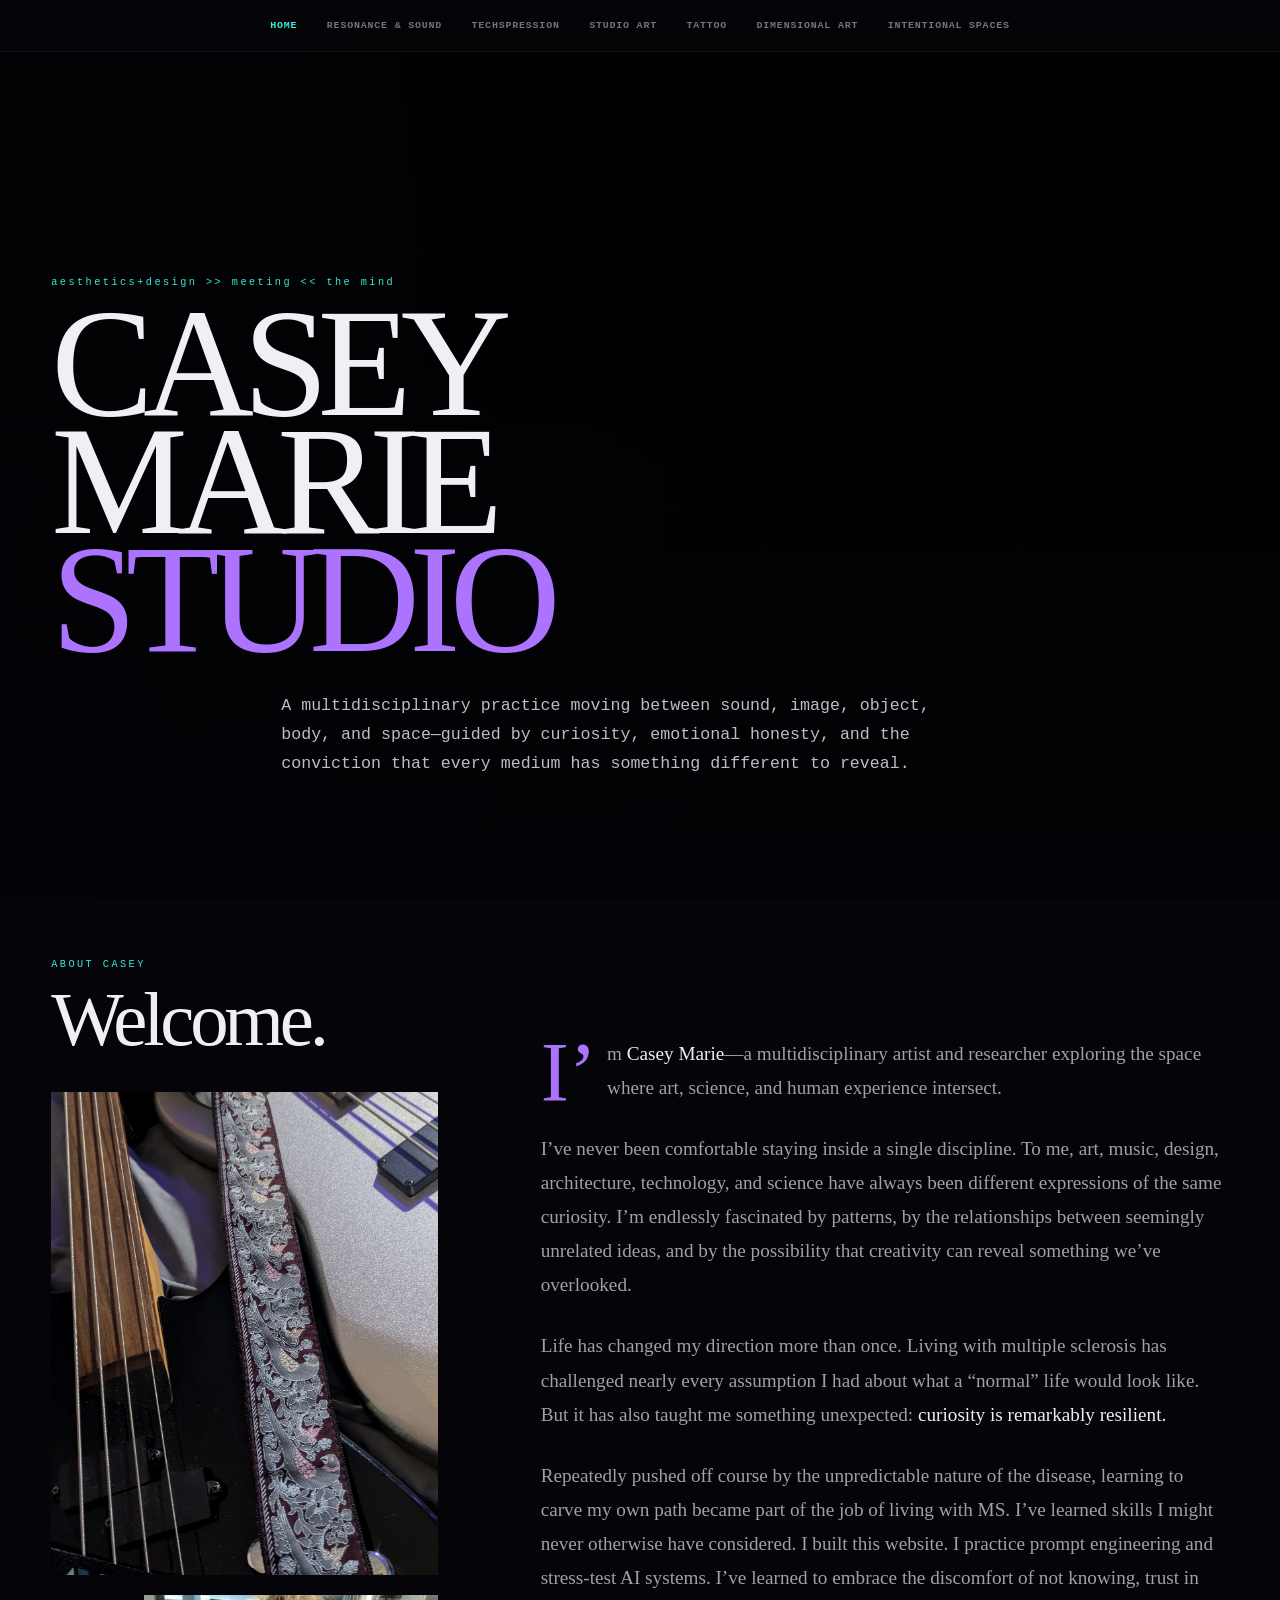
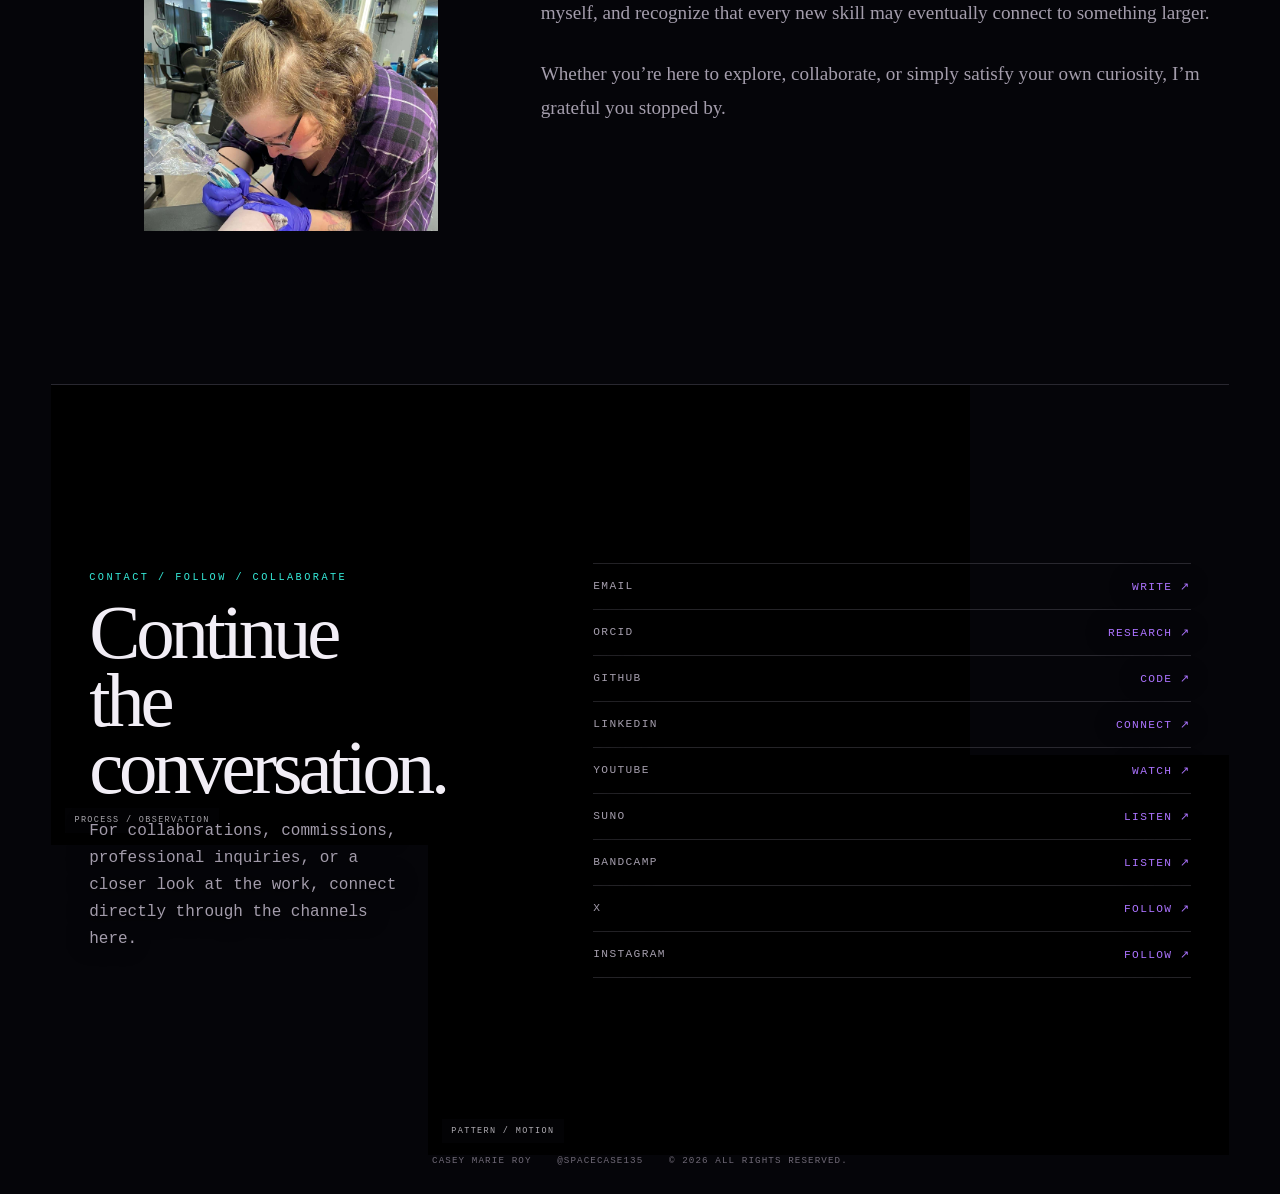
==== index.html @ 898d26e0 "Added contact links to home page" ====
<!doctype html>
<html lang="en">
<head>
  <meta charset="utf-8">
  <meta name="viewport" content="width=device-width, initial-scale=1, viewport-fit=cover">
  <title>Casey Marie Studio | Multidisciplinary Artist</title>
  <meta name="description" content="The portfolio of Casey Marie Roy: sound, digital expression, studio art, tattoo, dimensional objects, and intentional spaces.">
  <meta name="author" content="Casey Marie Roy">
  <link rel="canonical" href="https://caseymarie.studio/">
  <meta property="og:type" content="website">
  <meta property="og:title" content="Casey Marie Studio">
  <meta property="og:description" content="A multidisciplinary practice spanning sound, image, object, body, and space.">
  <meta property="og:url" content="https://caseymarie.studio/">
  <meta property="og:image" content="https://caseymarie.studio/portfolio-media/home/home1.jpg">
  <style>
    :root {
      --void: #050509;
      --paper: #f2eef6;
      --muted: #a49dac;
      --cyan: #35ead9;
      --violet: #ac73ff;
      --line: rgba(229, 220, 246, .16);
      --page: min(92vw, 1220px);
    }

    * { box-sizing: border-box; }
    html { scroll-behavior: smooth; }
    body {
      margin: 0;
      overflow-x: hidden;
      background: var(--void);
      color: var(--paper);
      font-family: "Courier New", Courier, monospace;
    }
    a { color: inherit; }
    .skip-link {
      position: fixed;
      top: -5rem;
      left: 1rem;
      z-index: 100;
      padding: .8rem 1rem;
      background: var(--paper);
      color: var(--void);
    }
    .skip-link:focus { top: 1rem; }

    nav {
      position: fixed;
      inset: 0 0 auto;
      z-index: 30;
      display: flex;
      align-items: center;
      justify-content: center;
      flex-wrap: wrap;
      gap: 9px 0;
      padding: 20px clamp(10px, 2.5vw, 28px);
      border-bottom: 1px solid rgba(255,255,255,.055);
      background: linear-gradient(to bottom, rgba(5,5,9,.94), rgba(5,5,9,.72));
      backdrop-filter: blur(12px);
    }
    nav a {
      margin: 0 clamp(7px, 1.15vw, 15px);
      color: #77717f;
      font-size: clamp(.56rem, .78vw, .7rem);
      font-weight: 700;
      letter-spacing: .08em;
      text-decoration: none;
      text-transform: uppercase;
      transition: color .2s;
    }
    nav a:hover,
    nav a:focus-visible,
    nav a.active { color: var(--cyan); }

    .hero {
      position: relative;
      min-height: 100svh;
      display: grid;
      align-items: end;
      overflow: hidden;
      isolation: isolate;
      padding: 130px max(4vw, 18px) clamp(72px, 10vw, 122px);
    }
    .hero-media,
    .hero-shade { position: absolute; inset: 0; }
    .hero-media { z-index: -3; }
    .hero-media img,
    .hero-media video {
      width: 100%;
      height: 100%;
      object-fit: contain;
      background: #000;
    }
    .hero-shade {
      z-index: -2;
      background:
        linear-gradient(180deg, rgba(3,3,7,.14), rgba(3,3,7,.18) 40%, rgba(3,3,7,.92) 100%),
        linear-gradient(90deg, rgba(3,3,7,.7), transparent 62%);
    }
    .hero::after {
      content: "";
      position: absolute;
      inset: 0;
      z-index: -1;
      pointer-events: none;
      opacity: .12;
      background-image: linear-gradient(rgba(255,255,255,.04) 1px, transparent 1px);
      background-size: 100% 4px;
    }
    .hero-copy { width: min(92vw, 1180px); margin: 0 auto; }
    .eyebrow,
    .section-kicker {
      margin: 0 0 1rem;
      color: var(--cyan);
      font-size: .64rem;
      letter-spacing: .24em;
      text-transform: uppercase;
    }
    h1 {
      max-width: 9ch;
      margin: 0;
      font: 400 clamp(4rem, 12vw, 9.6rem)/.77 Georgia, serif;
      letter-spacing: -.07em;
      text-transform: uppercase;
      text-wrap: balance;
    }
    h1 span { color: var(--violet); }
    .hero-declaration {
      max-width: 690px;
      margin: 2rem 0 0 clamp(0px, 18vw, 230px);
      color: rgba(242,238,246,.79);
      font-size: clamp(.84rem, 1.3vw, 1.04rem);
      line-height: 1.75;
    }
    .hero .eyebrow { text-transform: none; }

    .profile {
      width: var(--page);
      margin: auto;
      padding: clamp(34px, 4.5vw, 66px) 0 clamp(90px, 12vw, 170px);
      display: grid;
      grid-template-columns: minmax(240px, .72fr) minmax(0, 1.28fr);
      gap: clamp(42px, 8vw, 110px);
      border-bottom: 1px solid var(--line);
    }
    .profile-heading h2,
    .connect h2 {
      margin: 0;
      font: 400 clamp(2.7rem, 6vw, 5.8rem)/.88 Georgia, serif;
      letter-spacing: -.055em;
    }
    .profile-heading img {
      display: block;
      width: min(100%, 430px);
      margin-top: 2.4rem;
      aspect-ratio: 4 / 5;
      object-fit: cover;
      filter: saturate(.88) contrast(1.03);
    }
    .profile-heading img + img {
      width: min(76%, 330px);
      margin: 1.25rem 0 0 auto;
      aspect-ratio: 5 / 4;
      object-position: center 44%;
    }
    .profile-copy {
      align-self: center;
      color: var(--muted);
      font-family: Georgia, serif;
      font-size: clamp(1.06rem, 1.5vw, 1.3rem);
      line-height: 1.78;
    }
    .profile-copy p { margin: 0 0 1.4em; }
    .profile-copy p:first-child::first-letter {
      float: left;
      margin: .08em .12em 0 0;
      color: var(--violet);
      font-size: 4.4em;
      line-height: .72;
    }
    .profile-copy strong { color: var(--paper); font-weight: 400; }

    .contact-stage {
      display: grid;
      width: 100%;
      overflow: hidden;
    }
    .motion-pair {
      grid-area: 1 / 1;
      width: var(--page);
      margin: auto;
      padding: 0;
      display: grid;
      grid-template-columns: 1fr;
      gap: 0;
    }
    .motion-frame {
      position: relative;
      width: 78%;
      overflow: hidden;
      background: #000;
    }
    .motion-frame:nth-child(2) {
      width: 68%;
      margin: clamp(-125px, -7vw, -62px) 0 0 auto;
      z-index: 2;
    }
    .motion-frame video {
      display: block;
      width: 100%;
      height: auto;
      max-height: 88svh;
      object-fit: contain;
      margin: auto;
    }
    .motion-label {
      position: absolute;
      left: 14px;
      bottom: 12px;
      padding: .45rem .58rem;
      color: rgba(242,238,246,.72);
      background: rgba(5,5,9,.66);
      font-size: .53rem;
      letter-spacing: .16em;
      text-transform: uppercase;
      backdrop-filter: blur(8px);
    }

    .connect {
      position: relative;
      z-index: 4;
      grid-area: 1 / 1;
      align-self: stretch;
      align-items: center;
      width: var(--page);
      margin: 0 auto;
      padding: clamp(42px, 7vw, 90px) 0;
      display: grid;
      grid-template-columns: minmax(240px, .75fr) minmax(0, 1.25fr);
      gap: clamp(38px, 8vw, 100px);
    }
    .connect-intro,
    .link-list {
      padding: clamp(22px, 3vw, 38px);
      border: 0;
      background: transparent;
      backdrop-filter: none;
      box-shadow: none;
      text-shadow: 0 2px 10px #000, 0 0 24px rgba(0,0,0,.9);
    }
    .connect-intro p:last-child {
      max-width: 420px;
      color: var(--muted);
      line-height: 1.7;
    }
    .link-list { display: grid; align-content: start; }
    .link-list a {
      display: flex;
      justify-content: space-between;
      gap: 1rem;
      padding: 1rem 0;
      border-bottom: 1px solid var(--line);
      color: var(--muted);
      font-size: .7rem;
      letter-spacing: .12em;
      text-decoration: none;
      text-transform: uppercase;
    }
    .link-list a:first-child { border-top: 1px solid var(--line); }
    .link-list a:hover,
    .link-list a:focus-visible { color: var(--cyan); }
    .link-list span:last-child { color: var(--violet); }

    footer {
      display: flex;
      justify-content: center;
      gap: clamp(10px, 2vw, 28px);
      width: var(--page);
      margin: auto;
      padding: 0 0 max(28px, env(safe-area-inset-bottom));
      color: #706a77;
      font-size: clamp(.38rem, .72vw, .58rem);
      letter-spacing: .12em;
      text-transform: uppercase;
      white-space: nowrap;
    }

    @media (max-width: 760px) {
      nav { position: absolute; padding-block: 14px; }
      nav a { margin-inline: 7px; font-size: .52rem; }
      .hero { min-height: 96svh; padding-top: 145px; }
      .hero-shade { background: linear-gradient(180deg, rgba(3,3,7,.16), rgba(3,3,7,.28) 44%, rgba(3,3,7,.95) 100%); }
      h1 { font-size: clamp(3.55rem, 19vw, 6.2rem); }
      .hero-declaration { margin-left: 0; max-width: 94%; }
      .profile,
      .connect { grid-template-columns: 1fr; }
      .profile-heading img { width: 74%; }
      .profile-heading img + img { width: 62%; }
      .motion-pair { width: 100%; grid-template-columns: 1fr; }
      .motion-frame,
      .motion-frame:nth-child(2) { width: 92%; }
      .motion-frame:nth-child(2) { margin: -22px 0 0 auto; }
      .connect { margin: 0 auto; align-self: center; }
      .connect-intro,
      .link-list { padding: 20px; }
      footer {
        gap: clamp(5px, 1.8vw, 10px);
        width: calc(100% - 16px);
        padding-inline: 8px;
        font-size: clamp(.31rem, 1.25vw, .46rem);
        letter-spacing: .06em;
      }
    }

    @media (prefers-reduced-motion: reduce) {
      html { scroll-behavior: auto; }
      .motion-frame video { display: none; }
      .motion-frame:first-child { background: url("portfolio-media/home/home2.jpg") center / cover; }
      .motion-frame:nth-child(2) { background: url("portfolio-media/home/home1.jpg") center 42% / cover; }
    }
  </style>
</head>
<body>
  <a class="skip-link" href="#profile">Skip to artist profile</a>

  <nav aria-label="Portfolio navigation">
    <a class="active" href="index.html" aria-current="page">Home</a>
    <a href="resonance.html">Resonance &amp; Sound</a>
    <a href="techspressionism.html">Techspression</a>
    <a href="studio.html">Studio Art</a>
    <a href="tattoo.html">Tattoo</a>
    <a href="dimensional.html">Dimensional Art</a>
    <a href="spaces.html">Intentional Spaces</a>
  </nav>

  <main>
    <section class="hero" aria-labelledby="page-title">
      <div class="hero-media" aria-hidden="true">
        <video class="ambient-video" data-speed="0.75" autoplay muted loop playsinline preload="metadata">
          <source src="portfolio-media/home/home4.mp4" type="video/mp4">
        </video>
      </div>
      <div class="hero-shade" aria-hidden="true"></div>
      <div class="hero-copy">
        <p class="eyebrow">aesthetics+design &gt;&gt; meeting &lt;&lt; the mind</p>
        <h1 id="page-title">Casey Marie <span>Studio</span></h1>
        <p class="hero-declaration">A multidisciplinary practice moving between sound, image, object, body, and space—guided by curiosity, emotional honesty, and the conviction that every medium has something different to reveal.</p>
      </div>
    </section>

    <section id="profile" class="profile" aria-labelledby="profile-title">
      <div class="profile-heading">
        <p class="section-kicker">About Casey</p>
        <h2 id="profile-title">Welcome.</h2>
        <img src="portfolio-media/home/home2.jpg" alt="Close view of instruments and a woven guitar strap in Casey Marie Roy’s studio" loading="lazy">
        <img src="portfolio-media/home/home1.jpg" alt="Casey Marie Roy concentrating while creating a tattoo" loading="lazy">
      </div>
      <div class="profile-copy">
        <p>I’m <strong>Casey Marie</strong>—a multidisciplinary artist and researcher exploring the space where art, science, and human experience intersect.</p>
        <p>I’ve never been comfortable staying inside a single discipline. To me, art, music, design, architecture, technology, and science have always been different expressions of the same curiosity. I’m endlessly fascinated by patterns, by the relationships between seemingly unrelated ideas, and by the possibility that creativity can reveal something we’ve overlooked.</p>
        <p>Life has changed my direction more than once. Living with multiple sclerosis has challenged nearly every assumption I had about what a “normal” life would look like. But it has also taught me something unexpected: <strong>curiosity is remarkably resilient.</strong></p>
        <p>Repeatedly pushed off course by the unpredictable nature of the disease, learning to carve my own path became part of the job of living with MS. I’ve learned skills I might never otherwise have considered. I built this website. I practice prompt engineering and stress-test AI systems. I’ve learned to embrace the discomfort of not knowing, trust in myself, and recognize that every new skill may eventually connect to something larger.</p>
        <p>Whether you’re here to explore, collaborate, or simply satisfy your own curiosity, I’m grateful you stopped by.</p>
      </div>
    </section>

    <section class="contact-stage" aria-label="Contact and moving studio studies">
      <div class="motion-pair" aria-hidden="true">
      <div class="motion-frame">
        <video class="ambient-video" data-speed="0.75" autoplay muted loop playsinline preload="none">
          <source src="portfolio-media/home/home3.mp4" type="video/mp4">
        </video>
        <span class="motion-label">Process / Observation</span>
      </div>
      <div class="motion-frame">
        <video class="ambient-video" data-speed="1" autoplay muted loop playsinline preload="none">
          <source src="portfolio-media/home/home5.mp4" type="video/mp4">
        </video>
        <span class="motion-label">Pattern / Motion</span>
      </div>
      </div>

      <div class="connect" aria-labelledby="connect-title">
      <div class="connect-intro">
        <p class="section-kicker">Contact / Follow / Collaborate</p>
        <h2 id="connect-title">Continue the conversation.</h2>
        <p>For collaborations, commissions, professional inquiries, or a closer look at the work, connect directly through the channels here.</p>
      </div>
      <div class="link-list">
        <a href="mailto:spacecase135@outlook.com"><span>Email</span><span>Write ↗</span></a>
        <a href="https://orcid.org/0009-0002-5804-8915" target="_blank" rel="me noopener"><span>ORCID</span><span>Research ↗</span></a>
        <a href="https://github.com/spacecase135" target="_blank" rel="me noopener"><span>GitHub</span><span>Code ↗</span></a>
        <a href="https://www.linkedin.com/in/caseymarieroy" target="_blank" rel="me noopener"><span>LinkedIn</span><span>Connect ↗</span></a>
        <a href="https://youtube.com/@spacecase135" target="_blank" rel="me noopener"><span>YouTube</span><span>Watch ↗</span></a>
        <a href="https://suno.com/@spacecase135" target="_blank" rel="me noopener"><span>Suno</span><span>Listen ↗</span></a>
        <a href="https://shehitgroundzero.bandcamp.com/" target="_blank" rel="me noopener"><span>Bandcamp</span><span>Listen ↗</span></a>
        <a href="https://x.com/SpaceCase135" target="_blank" rel="me noopener"><span>X</span><span>Follow ↗</span></a>
        <a href="https://www.instagram.com/spacecase135" target="_blank" rel="me noopener"><span>Instagram</span><span>Follow ↗</span></a>
      </div>
      </div>
    </section>
  </main>

  <footer>
    <span>CASEY MARIE ROY</span>
    <span>@SPACECASE135</span>
    <span>© 2026 ALL RIGHTS RESERVED.</span>
  </footer>
  <script>
    document.querySelectorAll(".ambient-video").forEach(video => {
      video.defaultMuted = true;
      video.muted = true;
      video.addEventListener("loadedmetadata", () => {
        video.playbackRate = Number(video.dataset.speed || 0.5);
      });
    });
  </script>
</body>
</html>
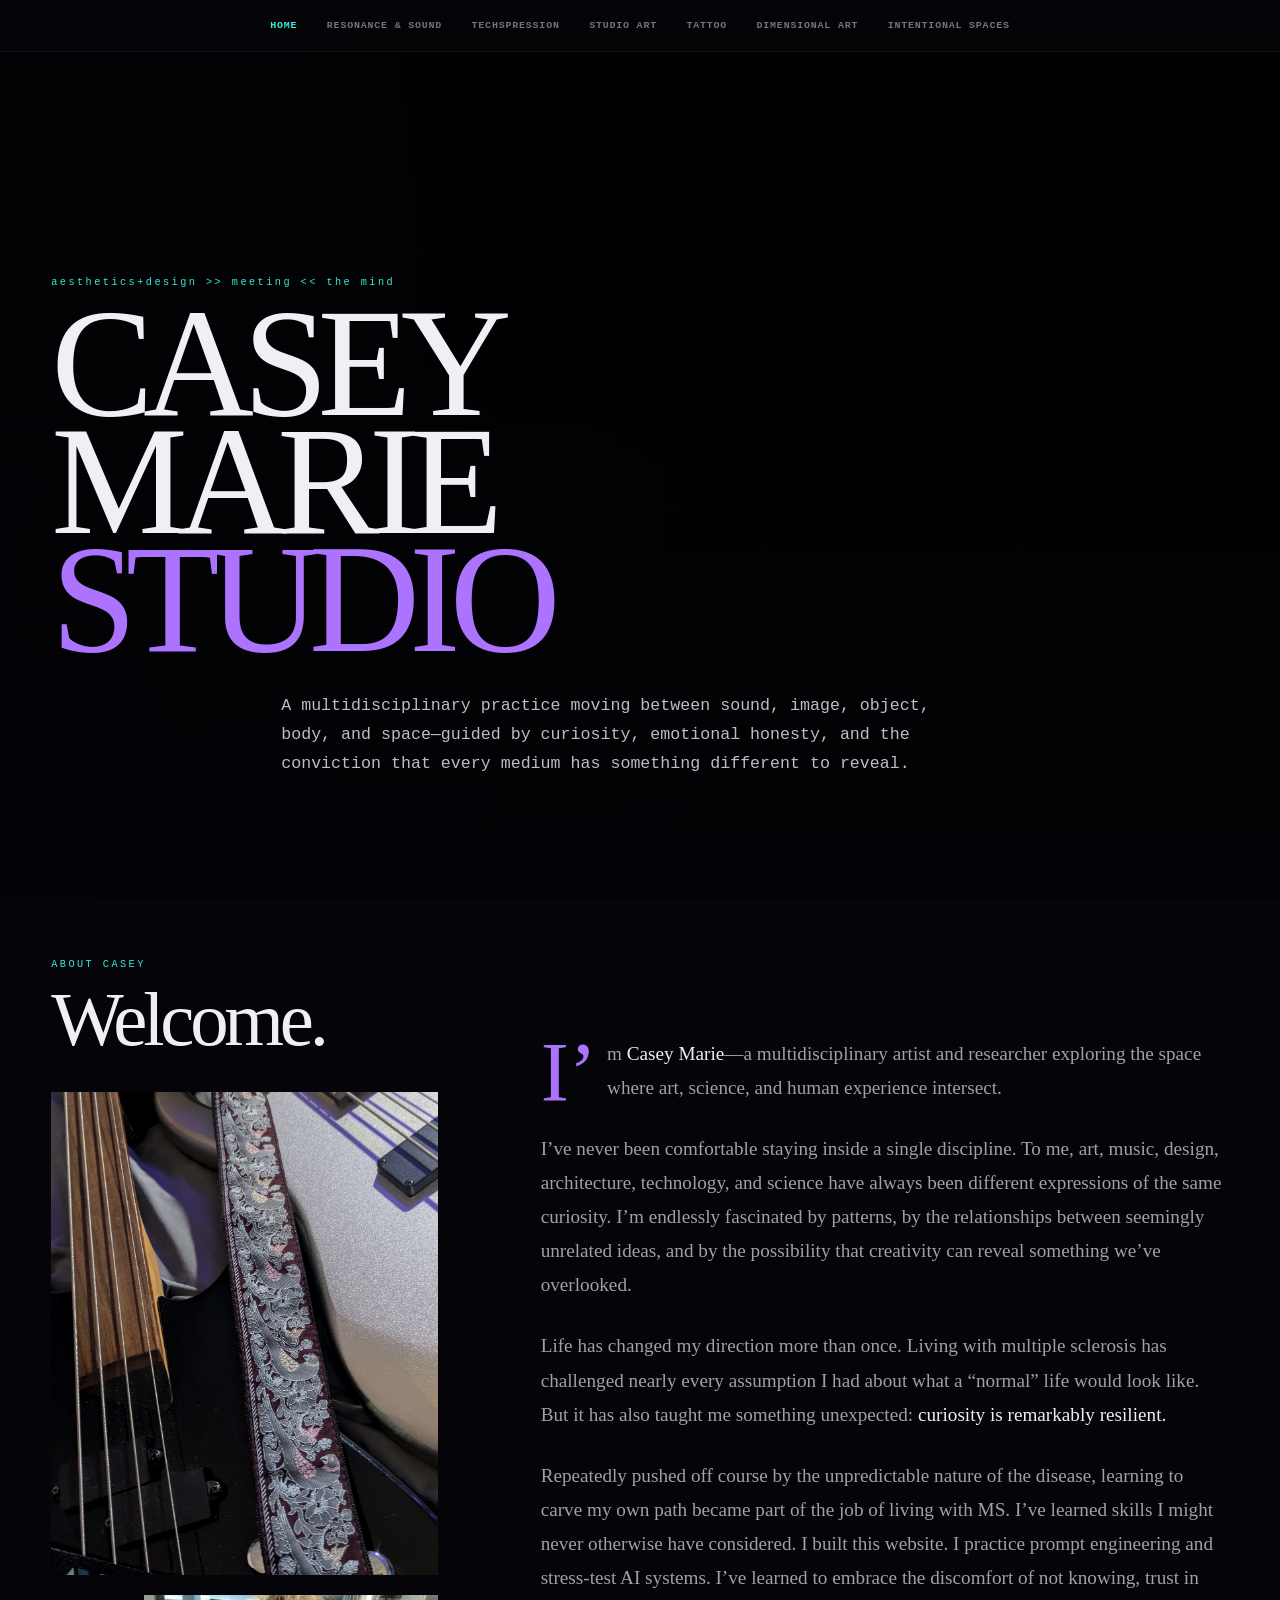
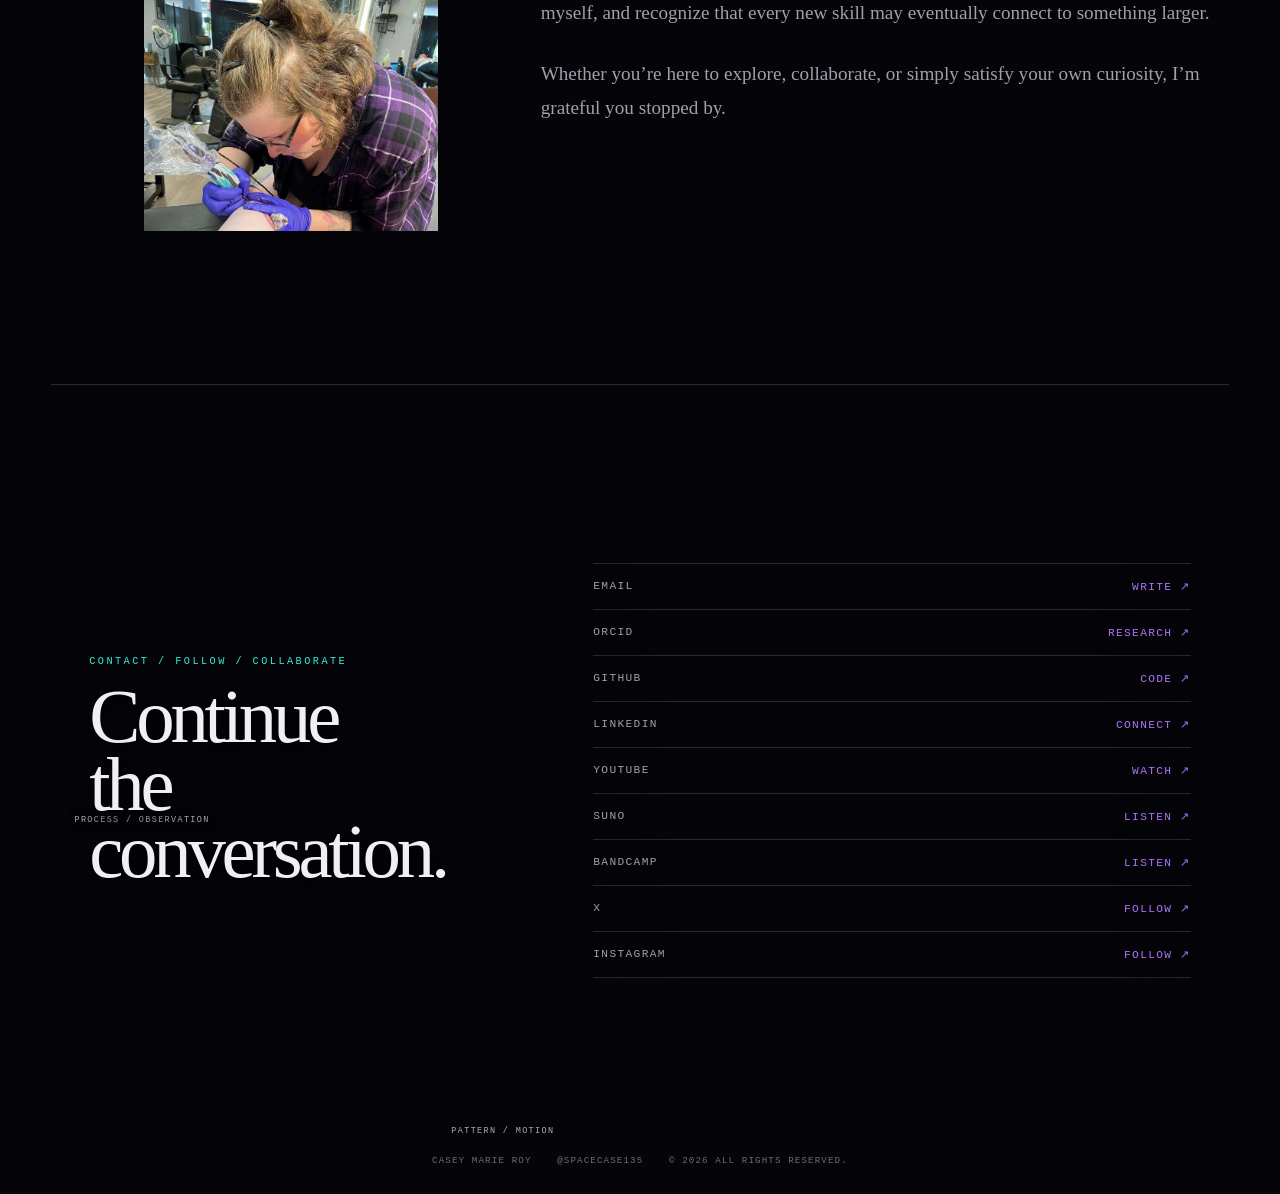
==== commit 93481b93: "Blend landing page contact visuals" ====
--- a/index.html
+++ b/index.html
@@ -7,6 +7,7 @@
   <meta name="description" content="The portfolio of Casey Marie Roy: sound, digital expression, studio art, tattoo, dimensional objects, and intentional spaces.">
   <meta name="author" content="Casey Marie Roy">
   <link rel="canonical" href="https://caseymarie.studio/">
+  <link rel="icon" type="image/png" href="portfolio-media/home/favicon.png">
   <meta property="og:type" content="website">
   <meta property="og:title" content="Casey Marie Studio">
   <meta property="og:description" content="A multidisciplinary practice spanning sound, image, object, body, and space.">
@@ -198,7 +199,7 @@
       position: relative;
       width: 78%;
       overflow: hidden;
-      background: #000;
+      background: transparent;
     }
     .motion-frame:nth-child(2) {
       width: 68%;
@@ -212,6 +213,9 @@
       max-height: 88svh;
       object-fit: contain;
       margin: auto;
+    }
+    .motion-frame:nth-child(2) video {
+      mix-blend-mode: screen;
     }
     .motion-label {
       position: absolute;
@@ -384,7 +388,6 @@
       <div class="connect-intro">
         <p class="section-kicker">Contact / Follow / Collaborate</p>
         <h2 id="connect-title">Continue the conversation.</h2>
-        <p>For collaborations, commissions, professional inquiries, or a closer look at the work, connect directly through the channels here.</p>
       </div>
       <div class="link-list">
         <a href="mailto:spacecase135@outlook.com"><span>Email</span><span>Write ↗</span></a>
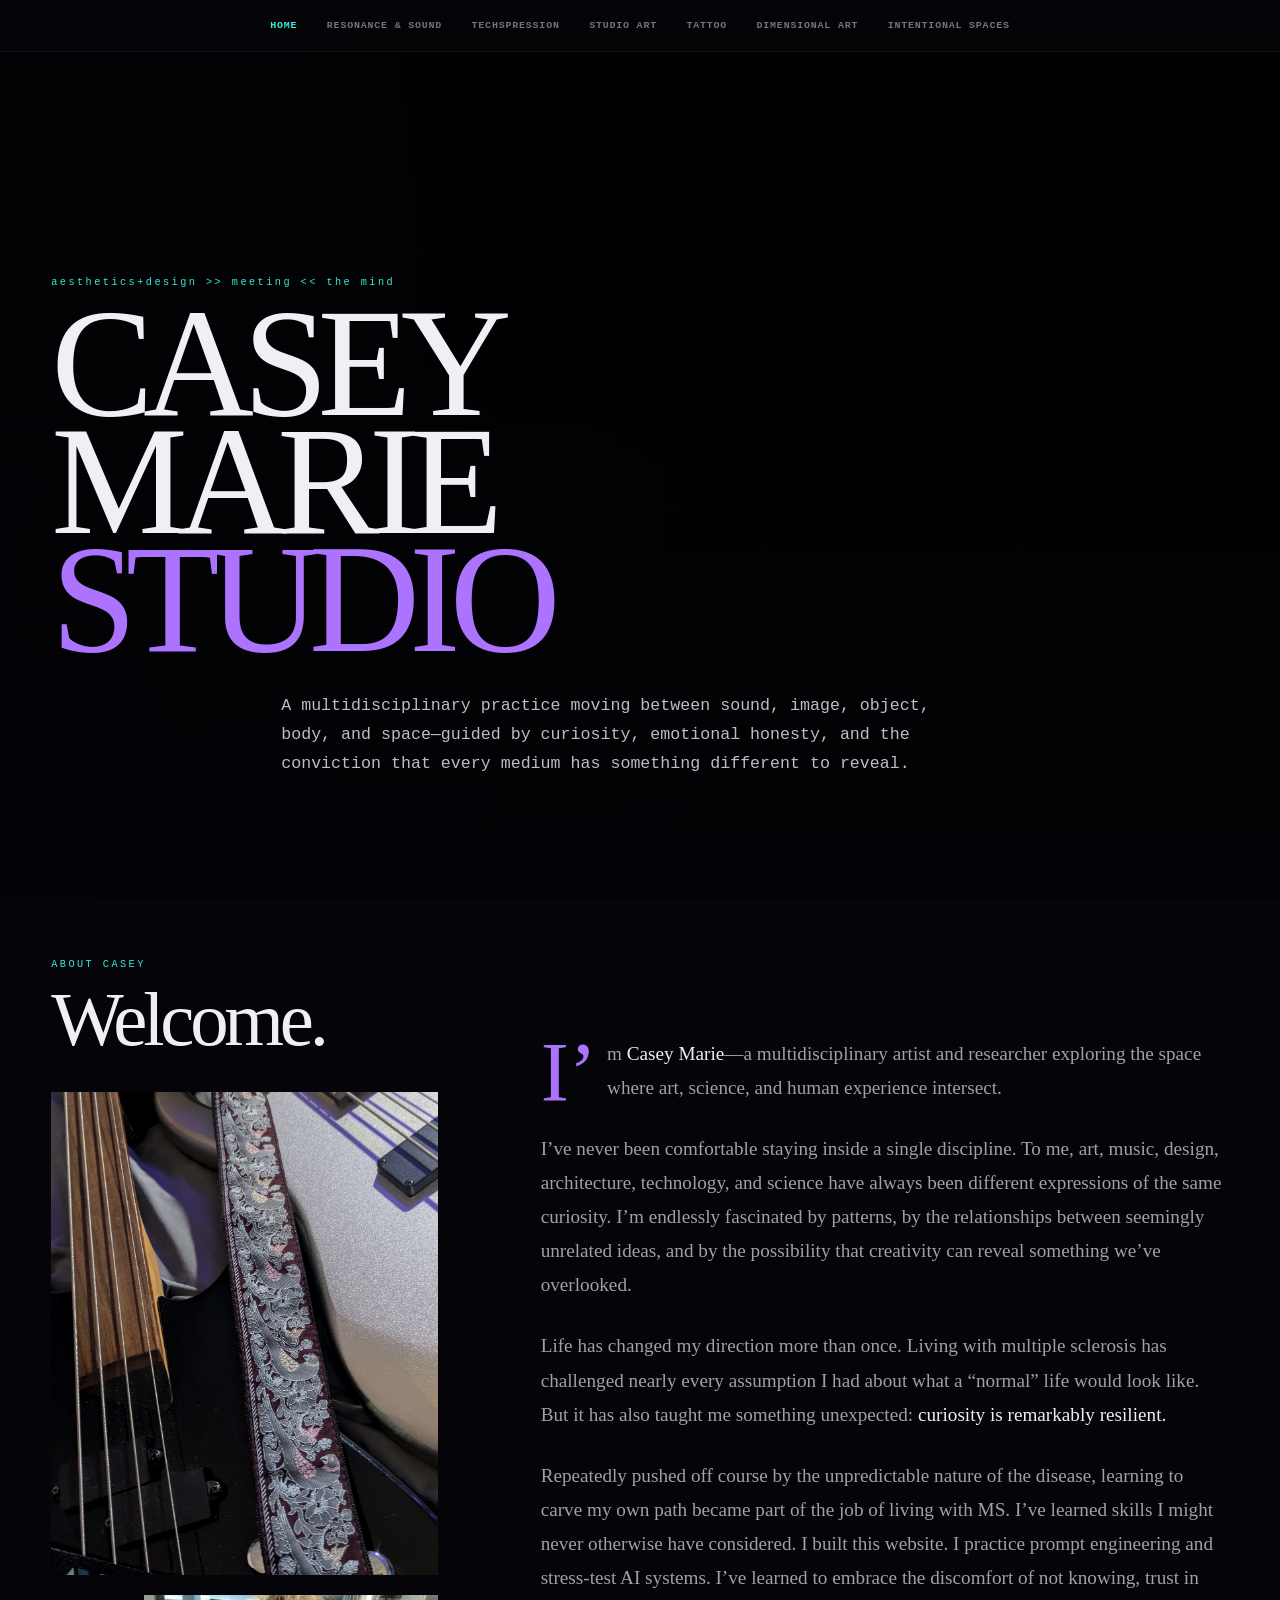
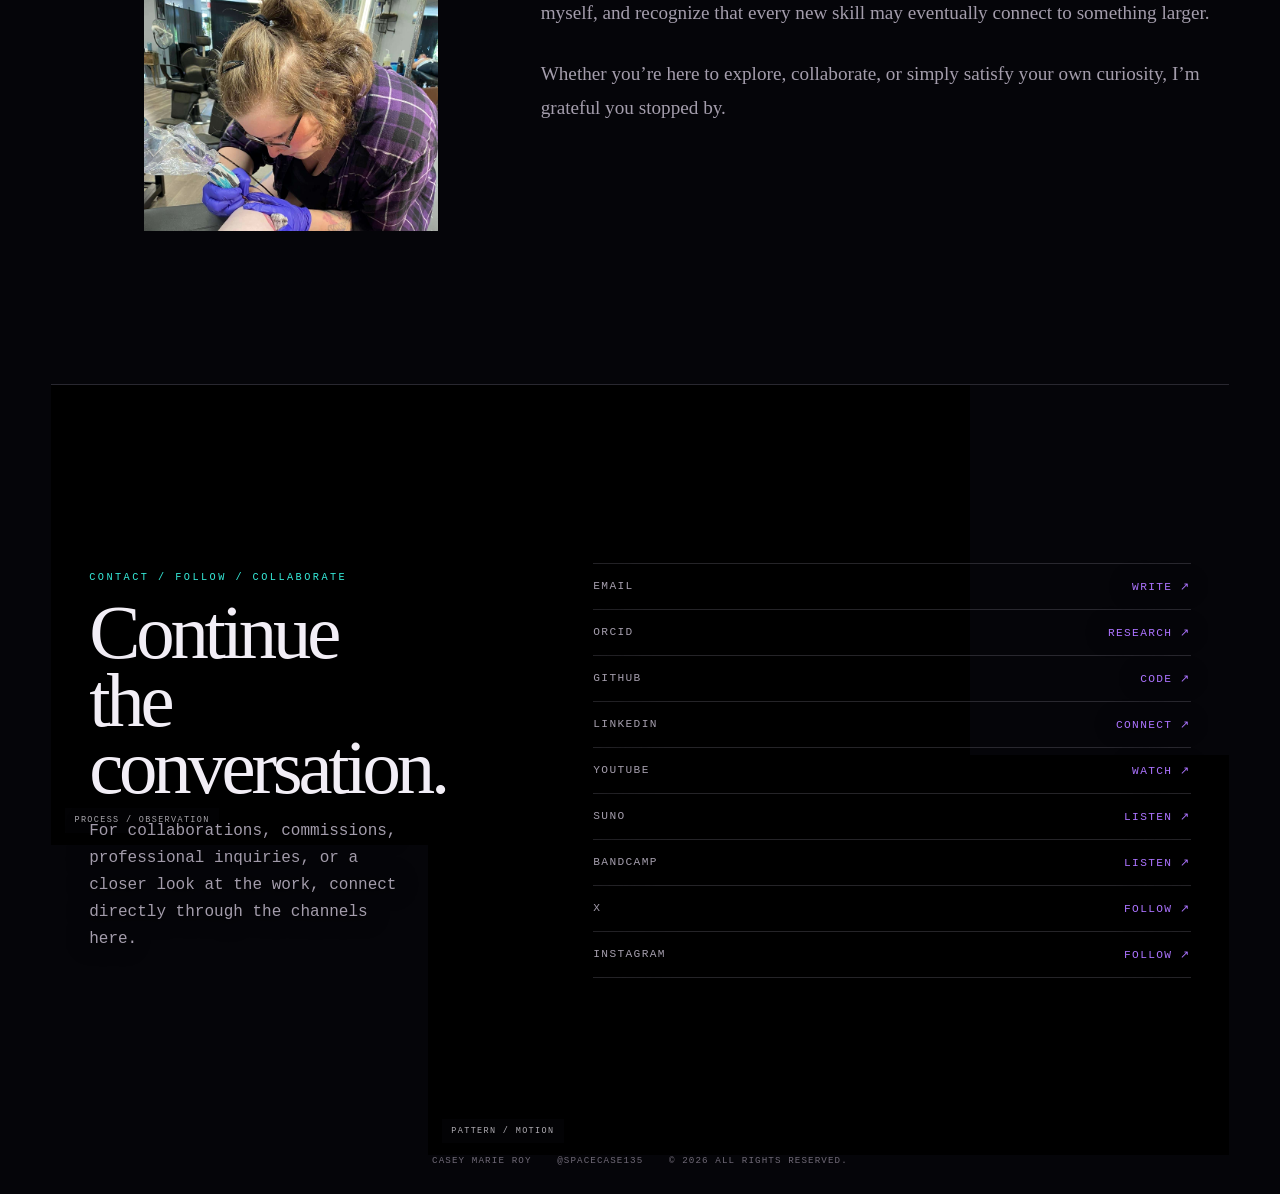
==== commit be3969a6: "Revert "Blend landing page contact visuals" This reverts commit 93481b9351887f7f20bb8788fa9a980cf4e2" ====
--- a/index.html
+++ b/index.html
@@ -199,7 +199,7 @@
       position: relative;
       width: 78%;
       overflow: hidden;
-      background: transparent;
+      background: #000;
     }
     .motion-frame:nth-child(2) {
       width: 68%;
@@ -213,9 +213,6 @@
       max-height: 88svh;
       object-fit: contain;
       margin: auto;
-    }
-    .motion-frame:nth-child(2) video {
-      mix-blend-mode: screen;
     }
     .motion-label {
       position: absolute;
@@ -388,6 +385,7 @@
       <div class="connect-intro">
         <p class="section-kicker">Contact / Follow / Collaborate</p>
         <h2 id="connect-title">Continue the conversation.</h2>
+        <p>For collaborations, commissions, professional inquiries, or a closer look at the work, connect directly through the channels here.</p>
       </div>
       <div class="link-list">
         <a href="mailto:spacecase135@outlook.com"><span>Email</span><span>Write ↗</span></a>
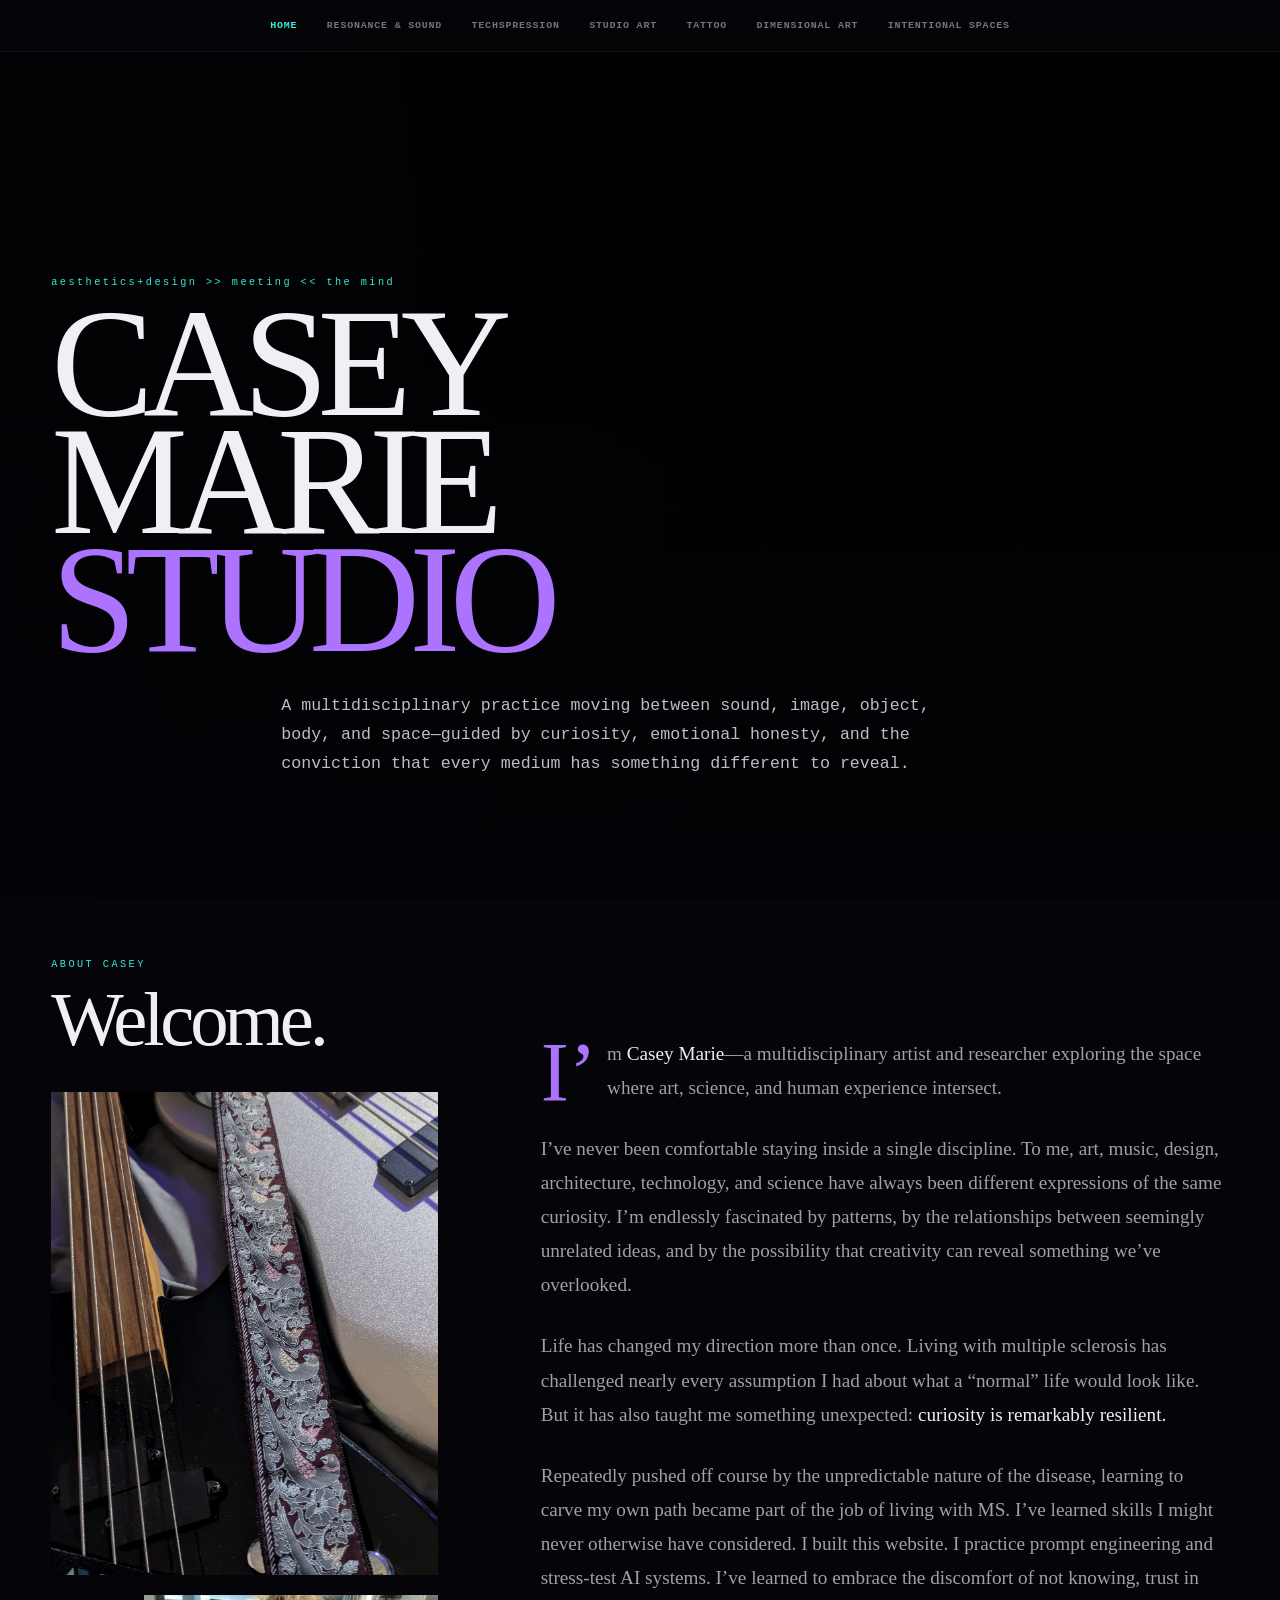
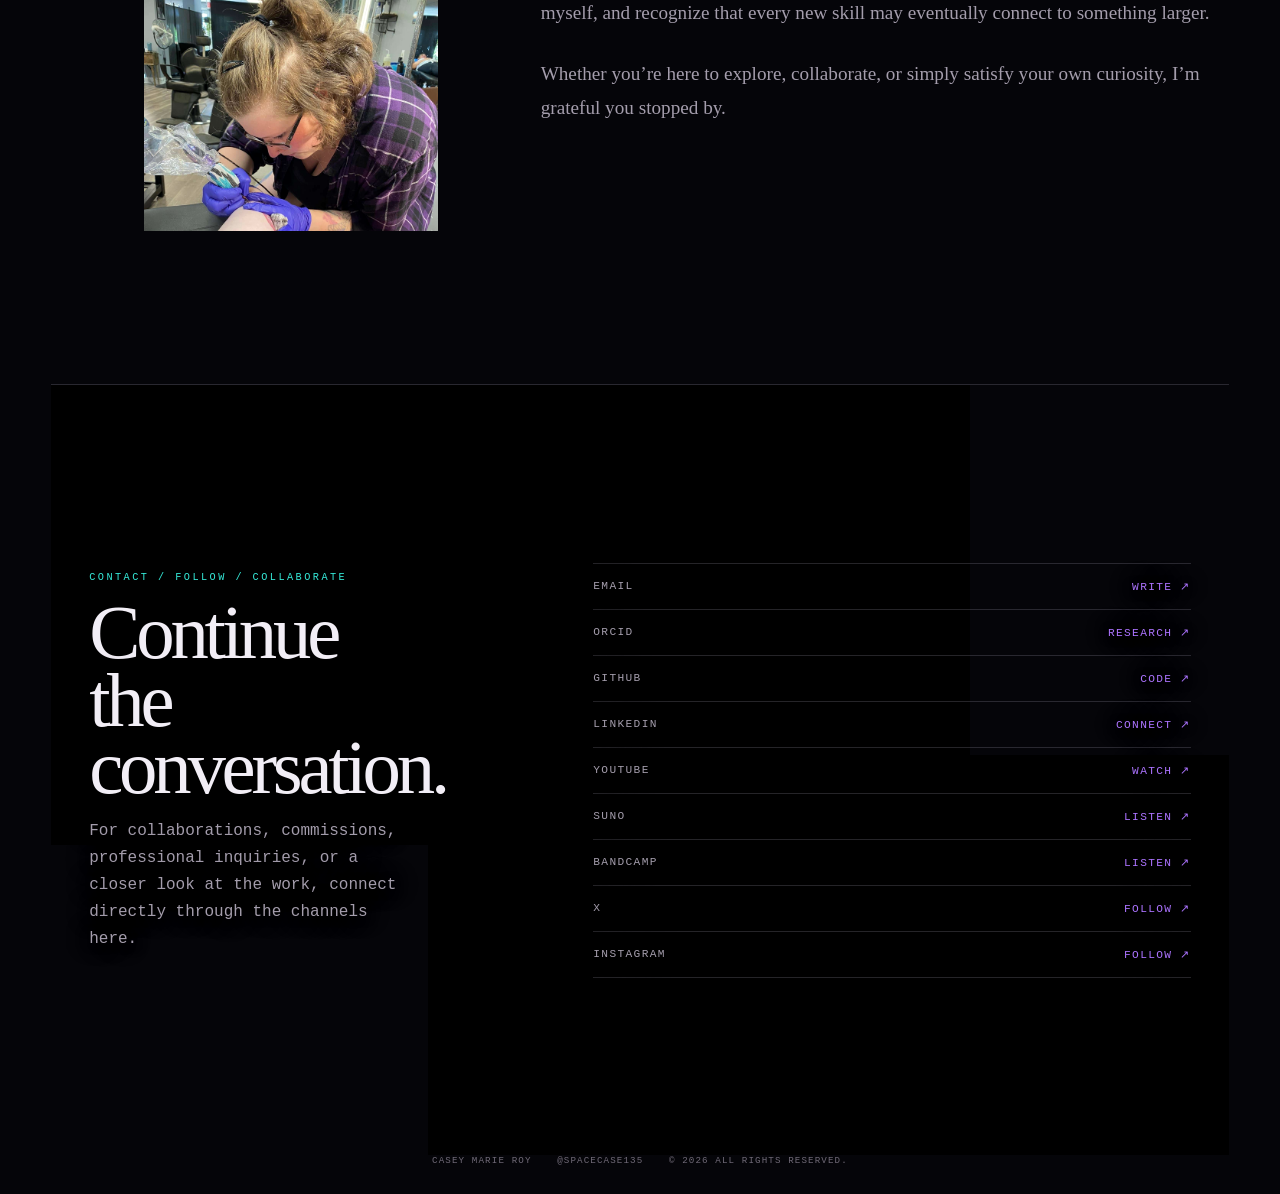
==== commit 04a7b44c: "Update index.html" ====
--- a/index.html
+++ b/index.html
@@ -201,10 +201,11 @@
       overflow: hidden;
       background: #000;
     }
+    .motion-frame:first-child { z-index: 2; }
     .motion-frame:nth-child(2) {
       width: 68%;
       margin: clamp(-125px, -7vw, -62px) 0 0 auto;
-      z-index: 2;
+      z-index: 1;
     }
     .motion-frame video {
       display: block;
@@ -371,13 +372,11 @@
         <video class="ambient-video" data-speed="0.75" autoplay muted loop playsinline preload="none">
           <source src="portfolio-media/home/home3.mp4" type="video/mp4">
         </video>
-        <span class="motion-label">Process / Observation</span>
       </div>
       <div class="motion-frame">
         <video class="ambient-video" data-speed="1" autoplay muted loop playsinline preload="none">
           <source src="portfolio-media/home/home5.mp4" type="video/mp4">
         </video>
-        <span class="motion-label">Pattern / Motion</span>
       </div>
       </div>
 
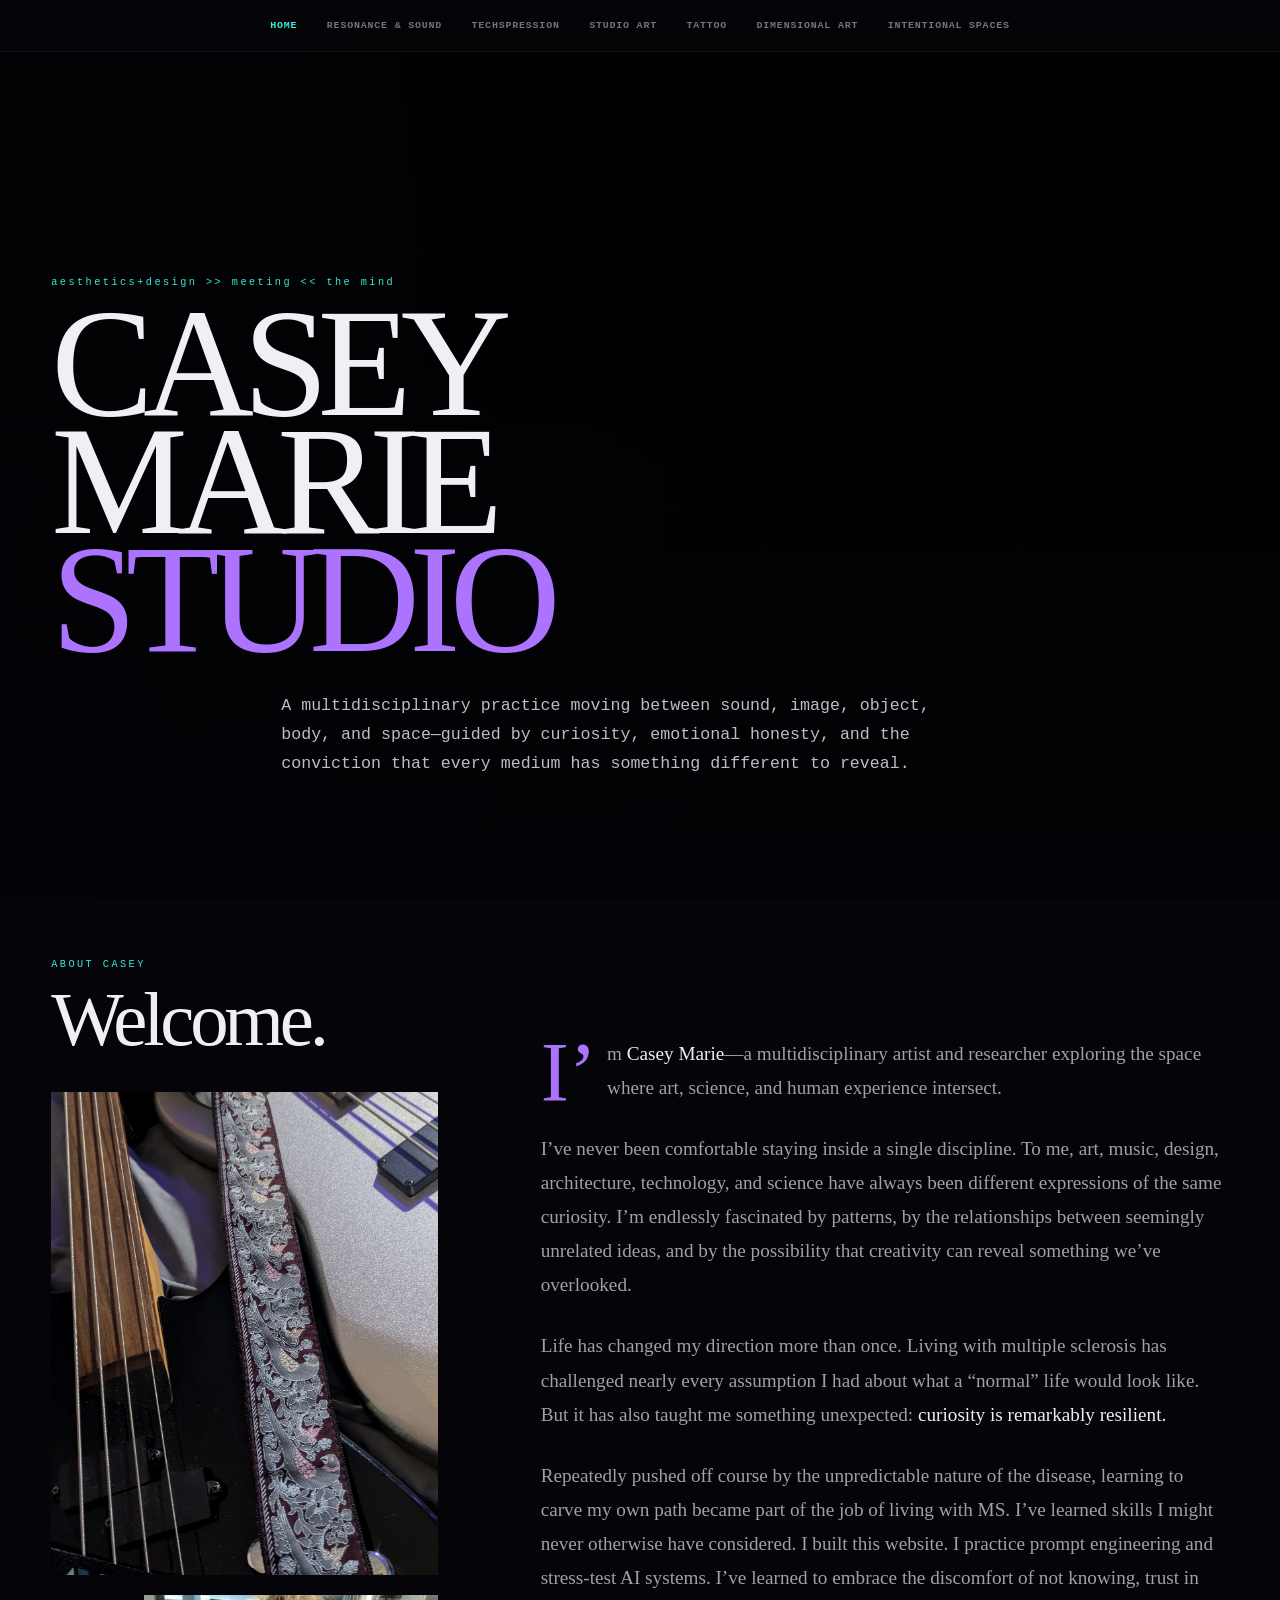
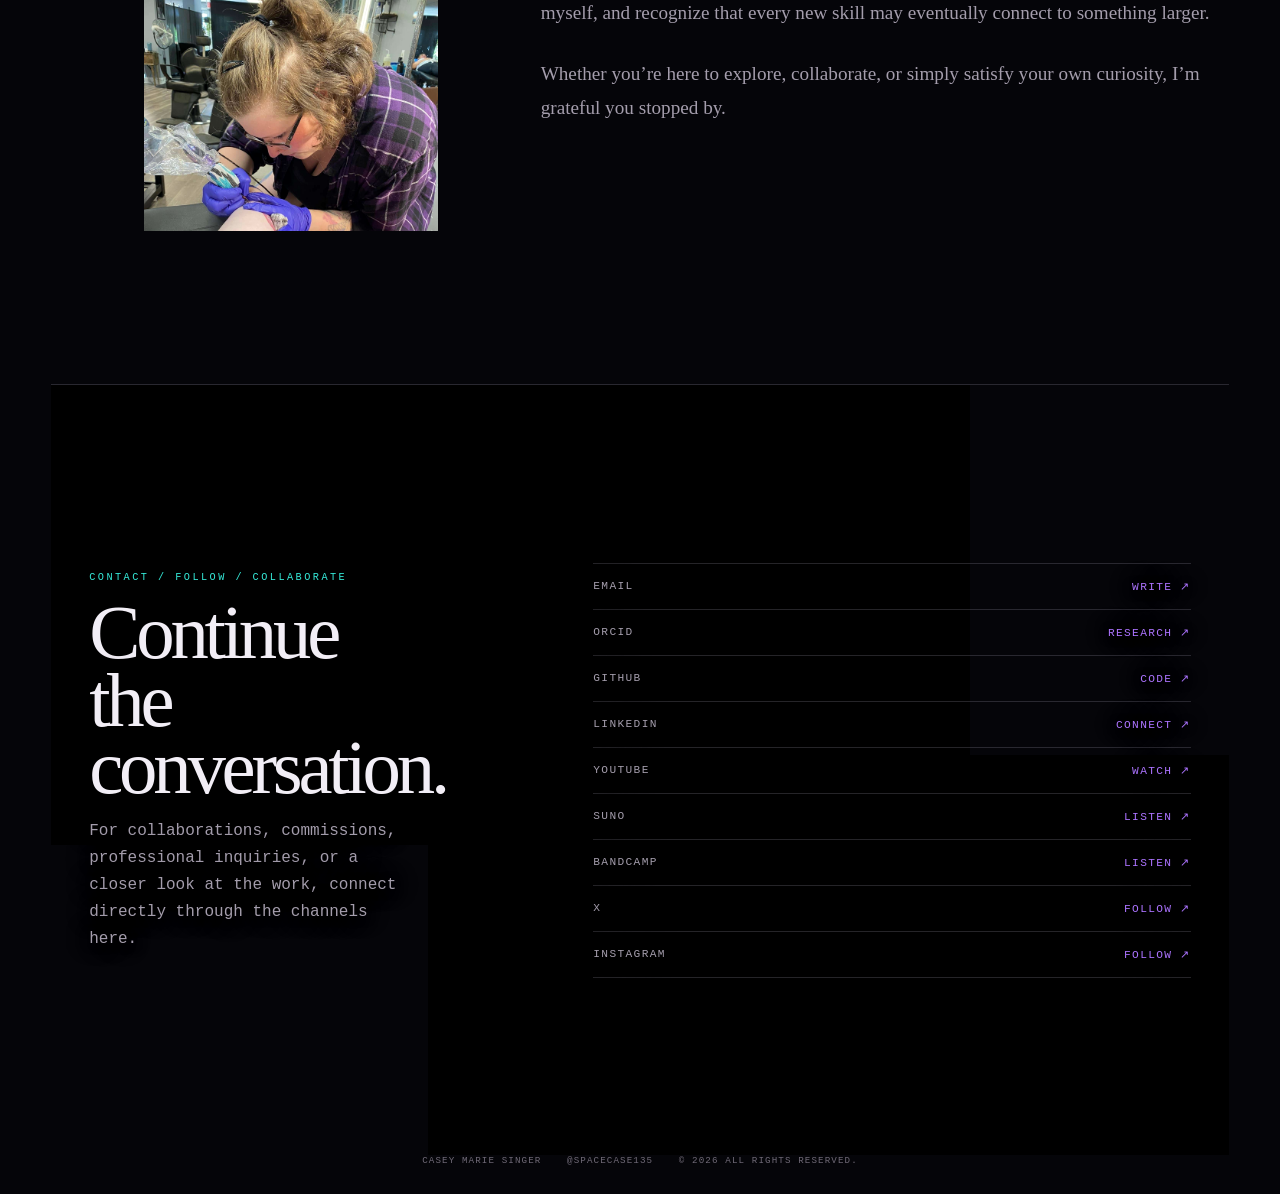
==== commit 72e8dc26: "Update artist attribution to Casey Marie Singer Use Casey Marie Singer in page footers, artist credi" ====
--- a/index.html
+++ b/index.html
@@ -4,8 +4,8 @@
   <meta charset="utf-8">
   <meta name="viewport" content="width=device-width, initial-scale=1, viewport-fit=cover">
   <title>Casey Marie Studio | Multidisciplinary Artist</title>
-  <meta name="description" content="The portfolio of Casey Marie Roy: sound, digital expression, studio art, tattoo, dimensional objects, and intentional spaces.">
-  <meta name="author" content="Casey Marie Roy">
+  <meta name="description" content="The portfolio of Casey Marie Singer: sound, digital expression, studio art, tattoo, dimensional objects, and intentional spaces.">
+  <meta name="author" content="Casey Marie Singer">
   <link rel="canonical" href="https://caseymarie.studio/">
   <link rel="icon" type="image/png" href="portfolio-media/home/favicon.png">
   <meta property="og:type" content="website">
@@ -354,8 +354,8 @@
       <div class="profile-heading">
         <p class="section-kicker">About Casey</p>
         <h2 id="profile-title">Welcome.</h2>
-        <img src="portfolio-media/home/home2.jpg" alt="Close view of instruments and a woven guitar strap in Casey Marie Roy’s studio" loading="lazy">
-        <img src="portfolio-media/home/home1.jpg" alt="Casey Marie Roy concentrating while creating a tattoo" loading="lazy">
+        <img src="portfolio-media/home/home2.jpg" alt="Close view of instruments and a woven guitar strap in Casey Marie Singer’s studio" loading="lazy">
+        <img src="portfolio-media/home/home1.jpg" alt="Casey Marie Singer concentrating while creating a tattoo" loading="lazy">
       </div>
       <div class="profile-copy">
         <p>I’m <strong>Casey Marie</strong>—a multidisciplinary artist and researcher exploring the space where art, science, and human experience intersect.</p>
@@ -402,7 +402,7 @@
   </main>
 
   <footer>
-    <span>CASEY MARIE ROY</span>
+    <span>CASEY MARIE SINGER</span>
     <span>@SPACECASE135</span>
     <span>© 2026 ALL RIGHTS RESERVED.</span>
   </footer>
